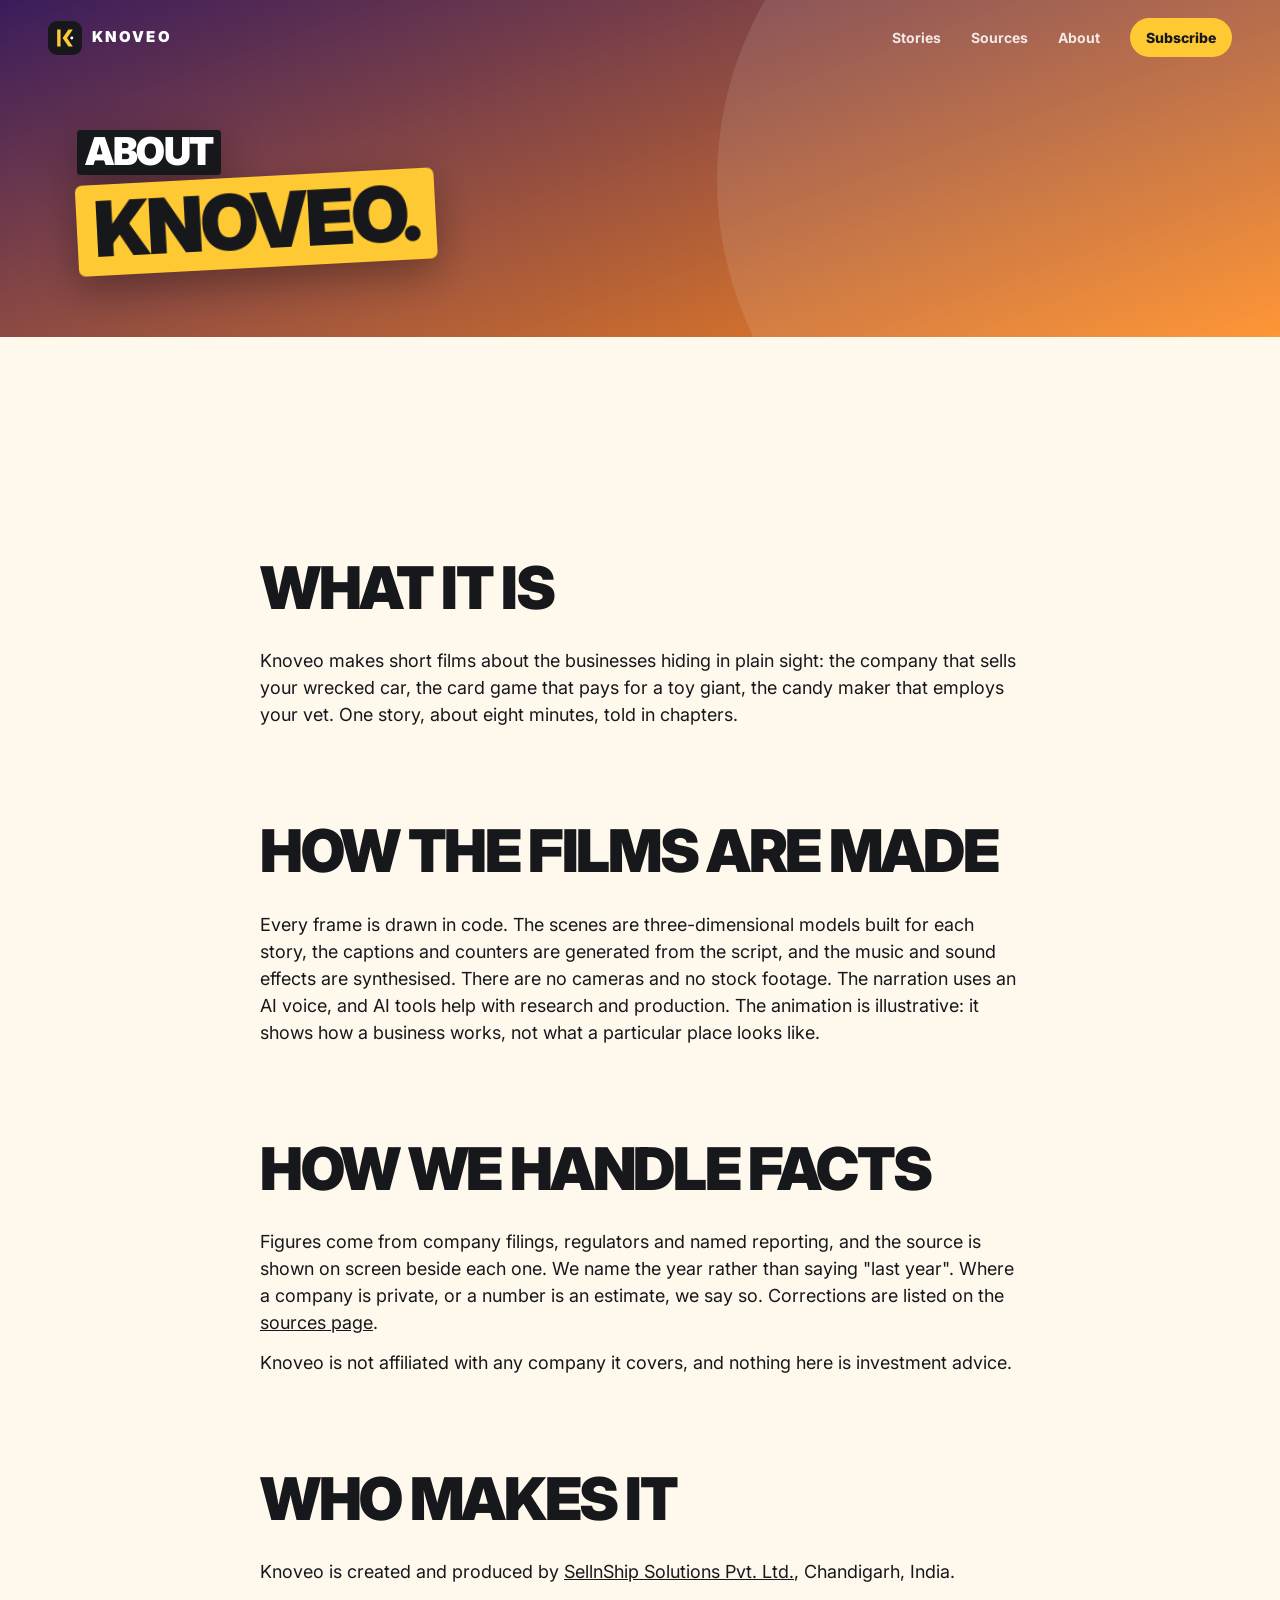
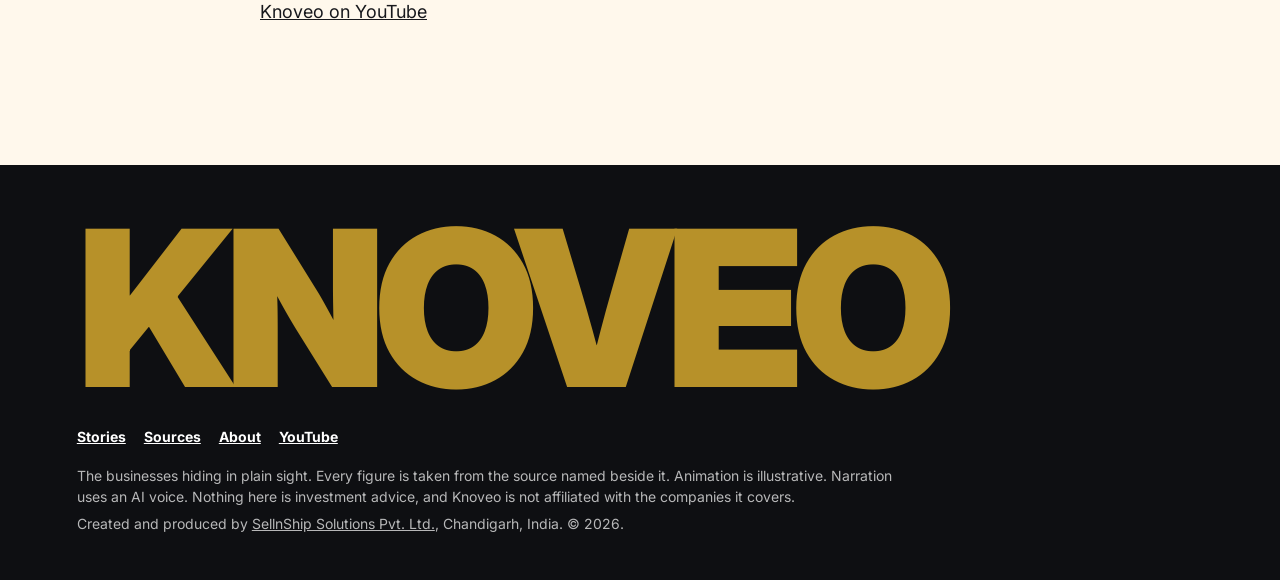
==== about/index.html @ 56027671 "Publish the built Knoveo website Co-Authored-By: Claude Fable 5.2 <noreply@anthropic.com> Claude-Ses" ====
<!doctype html><html lang="en"><head><meta charset="utf-8"><meta name="viewport" content="width=device-width,initial-scale=1">
<title>About | Knoveo</title><meta name="description" content="What Knoveo is, how the films are made, and who makes them.">
<link rel="canonical" href="https://knoveo.com/about/"><meta property="og:type" content="website"><meta property="og:site_name" content="Knoveo"><meta property="og:title" content="About | Knoveo"><meta property="og:description" content="What Knoveo is, how the films are made, and who makes them."><meta property="og:url" content="https://knoveo.com/about/"><meta property="og:image" content="https://knoveo.com/img/og-home.jpg"><meta name="twitter:card" content="summary_large_image">
<meta name="theme-color" content="#17181C"><link rel="icon" href="../favicon.svg" type="image/svg+xml"><link rel="preload" href="../fonts/inter-latin-opsz-normal.woff2" as="font" type="font/woff2" crossorigin><link rel="stylesheet" href="../css/app.css">
<script type="application/ld+json">{"@context": "https://schema.org", "@graph": [{"@type": "Organization", "@id": "https://knoveo.com/#org", "name": "Knoveo", "url": "https://knoveo.com/", "logo": "https://knoveo.com/img/knoveo-mark.png", "slogan": "The businesses hiding in plain sight.", "sameAs": ["https://www.youtube.com/@knoveotv"], "parentOrganization": {"@type": "Organization", "name": "SellnShip Solutions Pvt. Ltd.", "url": "https://sellnship.in/", "address": {"@type": "PostalAddress", "addressLocality": "Chandigarh", "addressCountry": "IN"}}}, {"@type": "WebSite", "@id": "https://knoveo.com/#site", "url": "https://knoveo.com/", "name": "Knoveo", "publisher": {"@id": "https://knoveo.com/#org"}}]}</script></head><body class="ep"><a class="skip" href="#main">Skip to content</a>
<header class="top"><a class="logo" href="../" aria-label="Knoveo home"><svg viewBox="0 0 100 100" aria-hidden="true"><rect width="100" height="100" rx="22" fill="#17181C"/><rect x="27" y="25" width="10" height="50" fill="#FFC933"/><path d="M73 25H60L43 50l17 25h13L56 50z" fill="#FFC933"/><circle cx="70" cy="50" r="4.3" fill="#fff"/></svg><span>KNOVEO</span></a><nav aria-label="Main"><a href="../stories/">Stories</a><a href="../sources/">Sources</a><a href="../about/">About</a><a class="pill" href="https://www.youtube.com/@knoveotv?sub_confirmation=1" rel="noopener">Subscribe</a></nav></header>
<main id="main"><section class="ep-hero" style="--c1:#3A1C5C;--c2:#FF8A1F"><div class="rv"><h1 class="slabs "><span class="sl k" style="--i:0">About</span><span class="sl y big" style="--i:1">Knoveo.</span></h1></div></section><section class="band paper"><div class="prose"><h2>What it is</h2><p>Knoveo makes short films about the businesses hiding in plain sight: the company that sells your wrecked car, the card game that pays for a toy giant, the candy maker that employs your vet. One story, about eight minutes, told in chapters.</p><h2>How the films are made</h2><p>Every frame is drawn in code. The scenes are three-dimensional models built for each story, the captions and counters are generated from the script, and the music and sound effects are synthesised. There are no cameras and no stock footage. The narration uses an AI voice, and AI tools help with research and production. The animation is illustrative: it shows how a business works, not what a particular place looks like.</p><h2>How we handle facts</h2><p>Figures come from company filings, regulators and named reporting, and the source is shown on screen beside each one. We name the year rather than saying "last year". Where a company is private, or a number is an estimate, we say so. Corrections are listed on the <a href="../sources/">sources page</a>.</p><p>Knoveo is not affiliated with any company it covers, and nothing here is investment advice.</p><h2>Who makes it</h2><p>Knoveo is created and produced by <a href="https://sellnship.in/" rel="noopener">SellnShip Solutions Pvt. Ltd.</a>, Chandigarh, India.</p><p><a href="https://www.youtube.com/@knoveotv" rel="noopener">Knoveo on YouTube</a></p></div></section></main>
<footer><p class="wm" aria-hidden="true">KNOVEO</p><nav aria-label="Footer"><a href="../stories/">Stories</a><a href="../sources/">Sources</a><a href="../about/">About</a><a href="https://www.youtube.com/@knoveotv" rel="noopener">YouTube</a></nav>
<p>The businesses hiding in plain sight. Every figure is taken from the source named beside it. Animation is illustrative. Narration uses an AI voice. Nothing here is investment advice, and Knoveo is not affiliated with the companies it covers.</p>
<p>Created and produced by <a href="https://sellnship.in/" rel="noopener">SellnShip Solutions Pvt. Ltd.</a>, Chandigarh, India. © 2026.</p></footer>
<script type="module" src="../js/site.js"></script></body></html>
---- css/app.css ----
@font-face{font-family:"Inter Variable";font-style:normal;font-display:swap;font-weight:100 900;src:url(../fonts/inter-latin-opsz-normal.woff2) format("woff2-variations")}
:root{--ink:#17181C;--amber:#FFC933;--red:#FF3B4E;--paper:#FFF8EC;--sky0:#0B0822;--sky1:#3A1C5C;--sky2:#7A2F6B;--lx:64vw;--ly:46vh;--lr:140px;--f:"Inter Variable",Inter,system-ui,-apple-system,"Segoe UI",sans-serif}
*{box-sizing:border-box}html{scroll-behavior:smooth;-webkit-text-size-adjust:100%;overflow-x:clip}
body{margin:0;font-family:var(--f);font-optical-sizing:auto;color:#fff;background:var(--ink);line-height:1.5;-webkit-font-smoothing:antialiased;overflow-x:hidden}
a{color:inherit}img{max-width:100%;display:block}
@view-transition{navigation:auto}
.skip{position:absolute;left:-999px}.skip:focus{left:12px;top:12px;z-index:99;background:#fff;color:#000;padding:8px 12px}
:focus-visible{outline:3px solid var(--amber);outline-offset:3px}
/* ---- header */
.top{position:fixed;inset:0 0 auto 0;z-index:20;display:flex;align-items:center;justify-content:space-between;padding:18px clamp(16px,4vw,48px);transition:background .3s,backdrop-filter .3s}
.top.solid{background:linear-gradient(rgba(14,15,18,.82),rgba(14,15,18,0))}
.logo{display:flex;align-items:center;gap:10px;text-decoration:none;font-weight:900;letter-spacing:.14em;font-size:15px}
.logo svg{width:34px;height:34px;border-radius:9px}
.top nav{display:flex;gap:clamp(12px,2.4vw,30px);align-items:center;font-weight:700;font-size:14px}
.top nav a{text-decoration:none;opacity:.86}.top nav a:hover{opacity:1}
.pill{background:var(--amber);color:var(--ink)!important;opacity:1!important;padding:9px 16px;border-radius:999px;font-weight:800}
@media(max-width:600px){.top nav a:not(.pill):not(.keep){display:none}}
/* ---- slabs: the film captions */
.slabs{display:flex;flex-direction:column;align-items:flex-start;gap:.14em;margin:0;font-size:clamp(34px,6.2vw,104px)}
.sl{display:inline-block;font-weight:900;text-transform:uppercase;letter-spacing:-.04em;line-height:.98;padding:.09em .22em .11em;border-radius:.09em;box-shadow:0 14px 40px rgba(0,0,0,.32);font-size:.56em;transform-origin:0 50%}
.sl.big{font-size:1em;transform:rotate(-3deg)}.sl.big:nth-of-type(odd){transform:rotate(-2deg)}
.sl.k{background:var(--ink);color:#fff}.sl.y{background:var(--amber);color:var(--ink)}.sl.r{background:var(--red);color:#fff}.sl.w{background:#fff;color:var(--ink)}
.js .rv .sl,.js .card .sl{opacity:0}
.in .sl{animation:slam .42s cubic-bezier(.2,1.4,.3,1) both;animation-delay:calc(var(--i,0)*.11s)}
@keyframes slam{from{opacity:0;transform:rotate(-9deg) scale(1.7)}to{opacity:1}}
@media(prefers-reduced-motion:reduce){.in .sl{animation:none;opacity:1}html{scroll-behavior:auto}}
.kicker{font-weight:800;letter-spacing:.2em;text-transform:uppercase;font-size:12px;color:var(--ink);background:var(--amber);display:inline-block;padding:6px 11px;border-radius:6px;margin:0 0 16px}
.lede{font-size:clamp(16px,1.5vw,21px);max-width:34em;margin:22px 0 0;font-weight:500}.hero .lede{background:rgba(23,24,28,.62);backdrop-filter:blur(10px);padding:14px 18px;border-radius:14px}
.btn{display:inline-flex;align-items:center;gap:8px;background:#fff;color:var(--ink);text-decoration:none;font-weight:800;padding:13px 20px;border-radius:999px;border:0;font:800 16px var(--f);cursor:pointer;transition:transform .15s}
.btn:hover{transform:translateY(-2px) rotate(-1deg)}.btn.y{background:var(--amber)}.btn.ghost{background:rgba(255,255,255,.14);color:#fff;backdrop-filter:blur(8px)}
.row{display:flex;flex-wrap:wrap;gap:10px;margin-top:22px}
/* ---- home: sky, world, plain page, lens */
.home{background:linear-gradient(var(--sky0),var(--sky1) 58%,var(--sky2)) fixed}
#world{position:fixed;inset:0;width:100vw;height:100vh;height:100lvh;z-index:0;display:block}
.no-gl #world{display:none}
#plain{position:fixed;inset:0;z-index:30;background:#fff;color:#000;font:18px/1.45 "Times New Roman",Times,serif;padding:8px 10px;overflow:hidden;-webkit-mask-image:radial-gradient(circle at var(--lx) var(--ly),transparent var(--lr),#000 calc(var(--lr) + 1.5px));mask-image:radial-gradient(circle at var(--lx) var(--ly),transparent var(--lr),#000 calc(var(--lr) + 1.5px));touch-action:pan-y}
#plain[hidden]{display:none}
#plain .h{font-size:2em;font-weight:700;margin:.67em 0}#plain p{margin:1em 0}#plain a{color:#0000EE;text-decoration:underline}#plain a:visited{color:#551A8B}#plain ul{margin:1em 0;padding-left:40px}#plain hr{border:1px inset #ccc}
#lens{position:fixed;left:0;top:0;z-index:31;width:calc(var(--lr)*2);height:calc(var(--lr)*2);transform:translate(calc(var(--lx) - var(--lr)),calc(var(--ly) - var(--lr)));border-radius:50%;pointer-events:none;box-shadow:0 0 0 7px var(--ink),0 0 0 14px var(--amber),0 30px 90px 14px rgba(0,0,0,.4),inset 0 0 60px rgba(0,0,0,.25)}
#lens::before{content:"scroll to look closer \2193";position:absolute;left:50%;top:calc(100% + 28px);translate:-50% 0;white-space:nowrap;background:var(--amber);color:var(--ink);font:900 13px var(--f);letter-spacing:.14em;text-transform:uppercase;padding:10px 15px;border-radius:999px;box-shadow:0 0 0 4px var(--ink),0 10px 30px rgba(0,0,0,.35);animation:nudge 1.3s ease-in-out infinite}
.touch #lens::before{content:"swipe up to look closer \2191"}
@keyframes nudge{50%{translate:-50% 8px}}
#plain{cursor:pointer}#plain .cue{position:absolute;left:0;right:0;bottom:16px;text-align:center;margin:0;animation:blink 1.1s steps(2,jump-none) infinite}
@keyframes blink{50%{opacity:.25}}
#lens::after{content:"";position:absolute;right:14%;top:14%;width:9%;height:9%;border-radius:50%;background:#fff;opacity:.9}
.open #lens,html:not(.js) #plain,html:not(.js) #lens{display:none}
main{position:relative;z-index:2}
.hero{height:230vh}.hero .pin{position:sticky;top:0;height:100vh;height:100svh;display:flex;flex-direction:column;justify-content:center;padding:96px clamp(18px,6vw,96px) 12vh}
.hero .slabs{font-size:clamp(40px,8.4vw,150px)}
.hint{position:absolute;left:50%;bottom:26px;translate:-50% 0;font-weight:800;letter-spacing:.2em;font-size:11px;text-transform:uppercase;opacity:.8;animation:bob 1.6s ease-in-out infinite}
@keyframes bob{50%{translate:-50% 6px}}
.stop{min-height:135vh;display:flex;align-items:center;padding:0 clamp(18px,6vw,96px);pointer-events:none}
.stop .card{max-width:600px;pointer-events:auto}
.stop.right{justify-content:flex-end}
.stop p:not(.kicker){font-size:clamp(16px,1.35vw,19px);font-weight:500;max-width:30em;margin:18px 0 0;background:rgba(23,24,28,.62);backdrop-filter:blur(10px);padding:14px 18px;border-radius:14px}
.js .card p,.js .card .row,.js .card .kicker{opacity:0;transform:translateY(14px);transition:opacity .5s .35s,transform .5s .35s}.in p,.in .row,.in .kicker{opacity:1!important;transform:none!important}
.no-gl .stop{background:center/cover no-repeat;position:relative}.no-gl .stop::before{content:"";position:absolute;inset:0;background:linear-gradient(90deg,rgba(11,8,34,.72),rgba(11,8,34,.1))}.no-gl .stop .card{position:relative}
.no-gl .hero .pin{background:url(../img/k0.jpg) center/cover}
@media(max-width:820px){.stop .card{margin-top:40vh}.stop.right{justify-content:flex-start}.hero .pin{justify-content:flex-end}.flips{grid-template-columns:1fr 1fr}.flip{height:170px}.flip b{font-size:17px}.flip small{font-size:12px}}
/* ---- solid sections */
.band{position:relative;z-index:3;padding:clamp(64px,10vw,140px) clamp(18px,6vw,96px)}
.band.ink{background:var(--ink)}.band.amber{background:var(--amber);color:var(--ink)}.band.paper{background:var(--paper);color:var(--ink)}
.band h2{font-size:clamp(30px,4.6vw,68px);font-weight:900;letter-spacing:-.04em;line-height:1;margin:0 0 .5em;text-transform:uppercase}
.wrap{max-width:1180px;margin:0 auto}.cols{display:grid;grid-template-columns:repeat(auto-fit,minmax(260px,1fr));gap:clamp(20px,3vw,44px)}
.big-p{font-size:clamp(20px,2.3vw,34px);font-weight:600;letter-spacing:-.02em;line-height:1.3;max-width:30em}
.n{position:relative;cursor:help;background:linear-gradient(transparent 62%,var(--amber) 62%);font-weight:800;white-space:nowrap}
.band.amber .n{background:linear-gradient(transparent 62%,#fff 62%)}
.n:hover::after,.n:focus::after{content:attr(data-src);position:absolute;left:0;top:calc(100% + 8px);z-index:9;width:max-content;max-width:min(78vw,340px);white-space:normal;background:var(--ink);color:#fff;font:600 13px/1.4 var(--f);letter-spacing:0;padding:10px 12px;border-radius:10px;box-shadow:0 10px 30px rgba(0,0,0,.35);border:2px solid var(--amber)}
.tiles{display:grid;grid-template-columns:repeat(auto-fit,minmax(200px,1fr));gap:16px;margin-top:28px}
.tile{background:rgba(255,255,255,.08);border-radius:18px;padding:22px}.tile b{display:block;font-size:clamp(34px,4vw,56px);font-weight:900;letter-spacing:-.04em;line-height:1;color:var(--amber)}.tile span{font-weight:600;opacity:.85}
.band.paper .tile{background:#fff;box-shadow:0 8px 30px rgba(23,24,28,.08)}.band.paper .tile b{color:var(--ink)}
.stories{display:grid;grid-template-columns:repeat(auto-fit,minmax(280px,1fr));gap:20px;margin-top:30px}
.story{display:block;text-decoration:none;border-radius:22px;overflow:hidden;background:#fff;color:var(--ink);transition:transform .2s;box-shadow:0 10px 40px rgba(0,0,0,.25)}.story:hover{transform:translateY(-6px) rotate(-.6deg)}
.story .ph{aspect-ratio:16/9;background:#333 center/cover;position:relative}.story .ph span{position:absolute;left:12px;top:12px;background:var(--ink);color:#fff;font-weight:800;font-size:12px;letter-spacing:.1em;padding:5px 9px;border-radius:6px;text-transform:uppercase}
.story h3{margin:0;padding:16px 18px 6px;font-size:21px;font-weight:900;letter-spacing:-.02em;line-height:1.15}.story p{margin:0;padding:0 18px 18px;font-size:15px;opacity:.75}
footer{position:relative;z-index:3;background:#0E0F12;padding:56px clamp(18px,6vw,96px) 40px;font-size:14px}
footer .wm{font-size:clamp(60px,17vw,260px);font-weight:900;letter-spacing:-.05em;line-height:.8;color:var(--amber);margin:0 0 30px}
footer nav{display:flex;flex-wrap:wrap;gap:18px;font-weight:700;margin-bottom:18px}footer p{opacity:.7;max-width:60em;margin:6px 0}
.eye{position:fixed;left:-14px;top:-14px;width:28px;height:28px;border-radius:50%;border:3px solid var(--amber);z-index:90;pointer-events:none;transition:width .2s,height .2s,left .2s,top .2s,background .2s;mix-blend-mode:difference}
.eye.on{width:56px;height:56px;left:-28px;top:-28px;background:rgba(255,201,51,.25)}
/* ---- story pages */
.ep{background:var(--ink)}
.ep-hero{position:relative;padding:130px clamp(18px,6vw,96px) 60px;background:linear-gradient(160deg,var(--c1),var(--c2));overflow:hidden}
.ep-hero::after{content:"";position:absolute;right:-12vw;top:-14vw;width:56vw;height:56vw;border-radius:50%;background:rgba(255,255,255,.1)}
.ep-hero .slabs{font-size:clamp(34px,6vw,96px);position:relative;z-index:1}.ep-hero .slabs .sl:not(.big){font-size:.5em}
.answer{position:relative;z-index:1;font-size:clamp(18px,1.7vw,24px);font-weight:600;max-width:36em;margin:28px 0 0;background:rgba(23,24,28,.72);padding:20px 24px;border-radius:18px;border-left:8px solid var(--amber)}
.answer small{display:block;font-size:12px;letter-spacing:.18em;text-transform:uppercase;color:var(--amber);font-weight:800;margin-bottom:6px}
.crumbs{position:relative;z-index:1;font-size:13px;font-weight:700;opacity:.9;margin-bottom:18px}.crumbs a{text-decoration:none}
.video{aspect-ratio:16/9;width:100%;max-width:1040px;margin:0 auto;border-radius:22px;overflow:hidden;background:#000;box-shadow:0 30px 80px rgba(0,0,0,.5)}
.video iframe{width:100%;height:100%;border:0;display:block}
.yt{all:unset;cursor:pointer;display:block;width:100%;height:100%;background:#000 center/cover;position:relative}
.yt::after{content:"▶  Watch · " attr(data-len);position:absolute;left:50%;top:50%;translate:-50% -50%;background:var(--red);color:#fff;font:900 clamp(16px,2vw,24px) var(--f);padding:.8em 1.3em;border-radius:999px;box-shadow:0 10px 40px rgba(0,0,0,.5)}
.soon{display:grid;place-items:center;height:100%;background:#000 center/cover;font-weight:900;text-transform:uppercase}.soon span{background:var(--ink);padding:.7em 1.1em;border-radius:999px}
.prose{max-width:760px;margin:0 auto}.prose h2{margin-top:1.6em}.prose h3{font-size:22px;font-weight:900;letter-spacing:-.02em;margin:2em 0 .4em;text-transform:uppercase}.prose p{font-size:18px;margin:.7em 0}
.prose p sup{font-size:11px;font-weight:800}.prose p sup a{text-decoration:none;background:var(--amber);color:var(--ink);padding:1px 5px;border-radius:4px}
.facts{list-style:none;padding:0;margin:20px 0;display:grid;gap:12px}.facts li{background:#fff;border-radius:14px;padding:16px 18px;font-size:17px;font-weight:600;box-shadow:0 6px 24px rgba(23,24,28,.07)}.facts li small{display:block;font-weight:600;opacity:.6;font-size:13px;margin-top:4px}
details{background:rgba(255,255,255,.06);border-radius:14px;padding:14px 18px;margin:10px 0}.band.paper details{background:#fff}summary{font-weight:800;cursor:pointer;font-size:18px}
.srcs{padding-left:20px}.srcs li{margin:8px 0}
/* widgets */
.widget{background:#fff;color:var(--ink);border-radius:24px;padding:clamp(20px,3vw,36px);max-width:760px;margin:0 auto;box-shadow:0 20px 60px rgba(0,0,0,.3)}
.widget h3{margin:0 0 4px;font-size:clamp(22px,2.6vw,32px);font-weight:900;letter-spacing:-.03em;text-transform:uppercase}.widget .sub{margin:0 0 18px;opacity:.7;font-weight:600}
.widget label{display:flex;justify-content:space-between;font-weight:800;margin-top:14px}.widget input[type=range]{width:100%;accent-color:var(--ink);height:34px}
.meter{height:22px;border-radius:999px;background:#E8EAF0;overflow:hidden;margin:18px 0 6px;position:relative}.meter i{display:block;height:100%;background:#10D48E;border-radius:999px;transition:width .2s,background .2s}.meter::after{content:"75%";position:absolute;left:75%;top:0;bottom:0;border-left:3px dashed var(--ink);padding-left:4px;font:800 11px var(--f);line-height:22px}
.total .meter i{background:var(--red)}#tout{font-size:18px;font-weight:600;min-height:3.2em;margin:10px 0 0}.total #tout b{color:var(--red)}.fine{font-size:12.5px;opacity:.6;margin:12px 0 0}
.pack{all:unset;cursor:pointer;display:grid;place-items:center;width:150px;height:210px;margin:6px auto 0;border-radius:14px;background:linear-gradient(135deg,#FF2E88,#7B2FF7 50%,#2D7FF9);color:#fff;font:900 20px var(--f);text-align:center;box-shadow:0 14px 40px rgba(123,47,247,.45);transition:transform .15s}
.pack:hover{transform:rotate(-3deg) scale(1.04)}.pack.rip{animation:rip .5s}@keyframes rip{20%{transform:rotate(7deg) scale(1.12)}45%{transform:rotate(-8deg) scale(.94)}}
.fan{display:flex;justify-content:center;gap:8px;min-height:120px;margin:18px 0 6px;perspective:700px}
.cd{width:70px;height:98px;border-radius:9px;background:var(--c);border:5px solid var(--ink);display:grid;place-items:center;font-size:34px;color:var(--ink);animation:deal .5s cubic-bezier(.2,1.3,.3,1) both;animation-delay:calc(var(--i)*.08s);transform:rotate(calc((var(--i) - 2)*7deg))}
.cd.rare{box-shadow:0 0 0 4px #fff,0 0 40px 10px rgba(255,201,51,.9)}@keyframes deal{from{opacity:0;transform:translateY(-90px) rotateY(180deg)}}
.stat{text-align:center;font-weight:600}.hit{color:var(--red)}
.flips{display:grid;grid-template-columns:repeat(auto-fit,minmax(150px,1fr));gap:14px;perspective:1000px}
.flip{position:relative;height:210px;cursor:pointer;transform-style:preserve-3d;transition:transform .6s cubic-bezier(.3,1.3,.4,1);border-radius:18px}.flip.on{transform:rotateY(180deg)}
.flip>div{position:absolute;inset:0;border-radius:18px;backface-visibility:hidden;display:flex;flex-direction:column;justify-content:flex-end;padding:16px;font-weight:900;color:#fff;background:var(--a)}
.flip>div:last-child{transform:rotateY(180deg);background:var(--ink);justify-content:center;gap:6px}.flip em{font-style:normal;font-size:44px;line-height:1}.flip b{font-size:22px;line-height:1.05;text-transform:uppercase;letter-spacing:-.02em}.flip small{font-weight:600;opacity:.85;font-size:13.5px;line-height:1.3}.flip i{font-style:normal;color:var(--amber);font-size:26px}
@media(prefers-reduced-motion:reduce){*{animation-duration:.01s!important;transition-duration:.01s!important}}
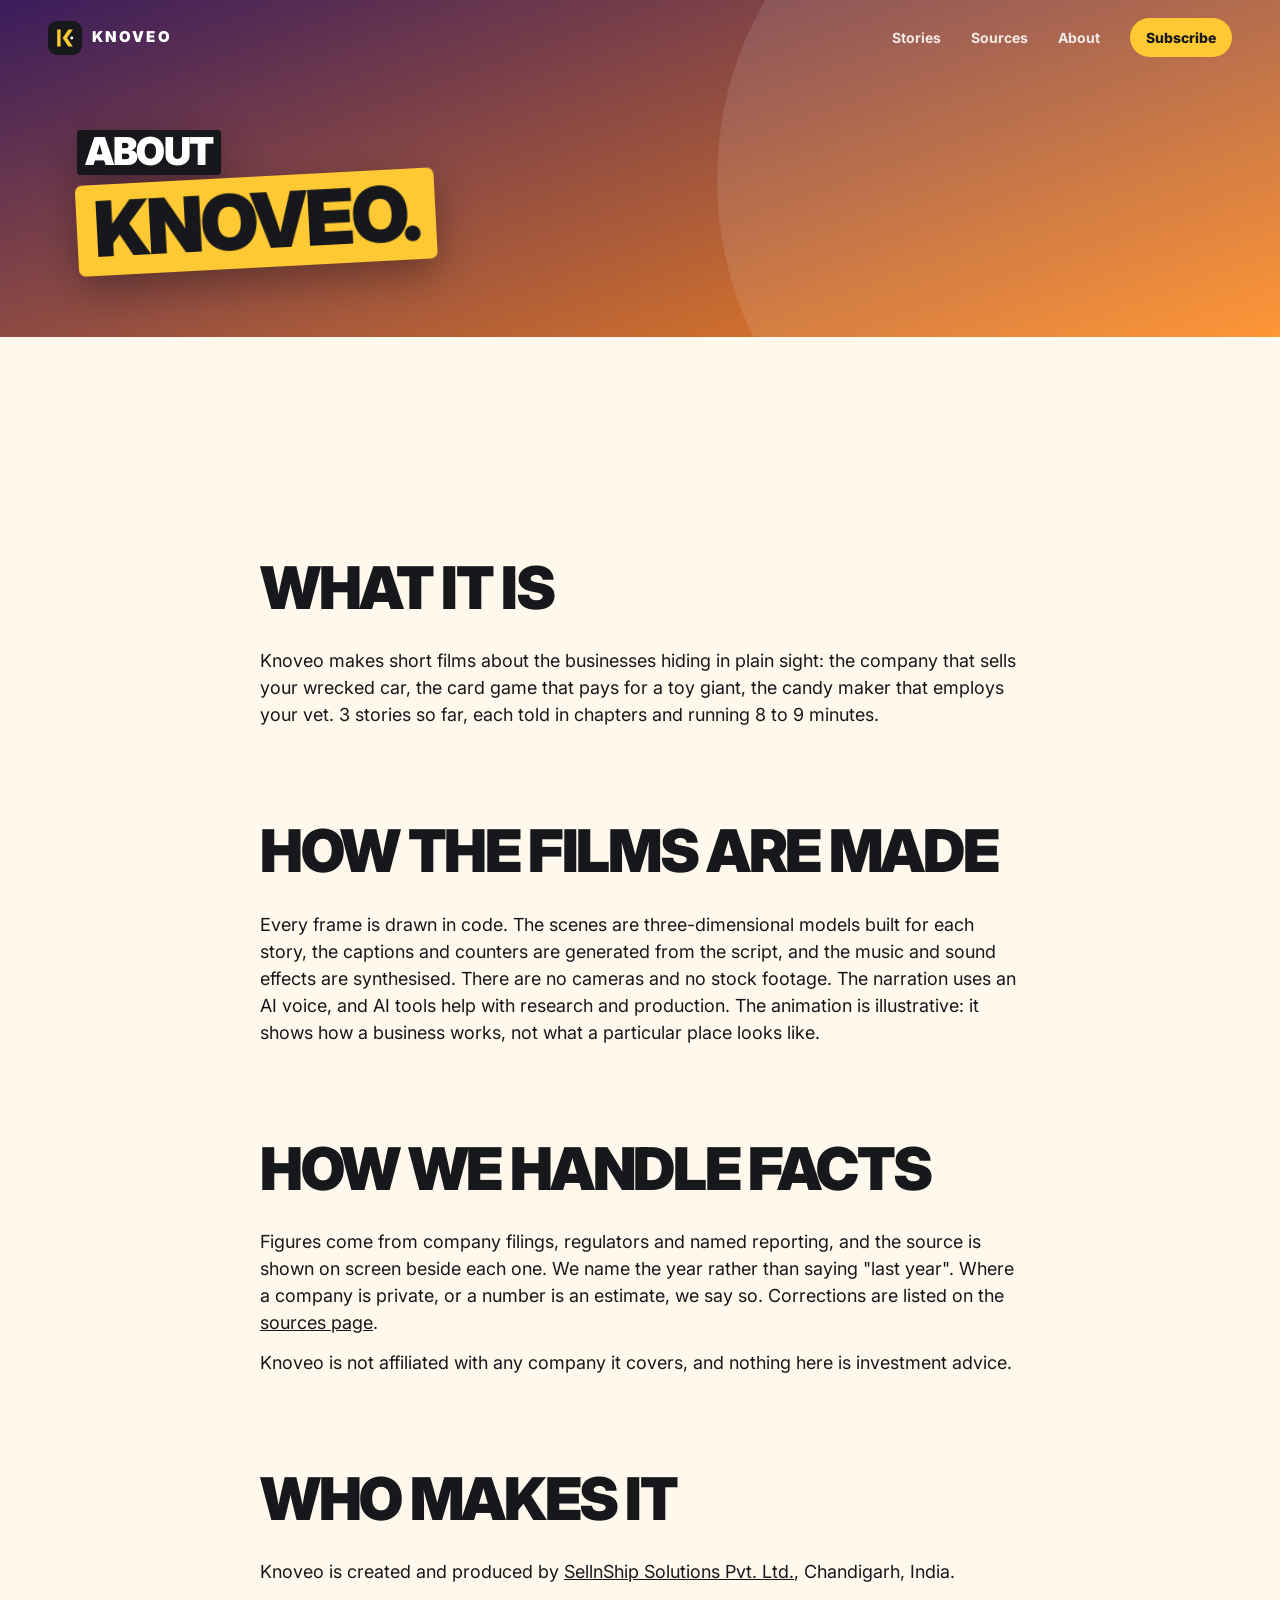
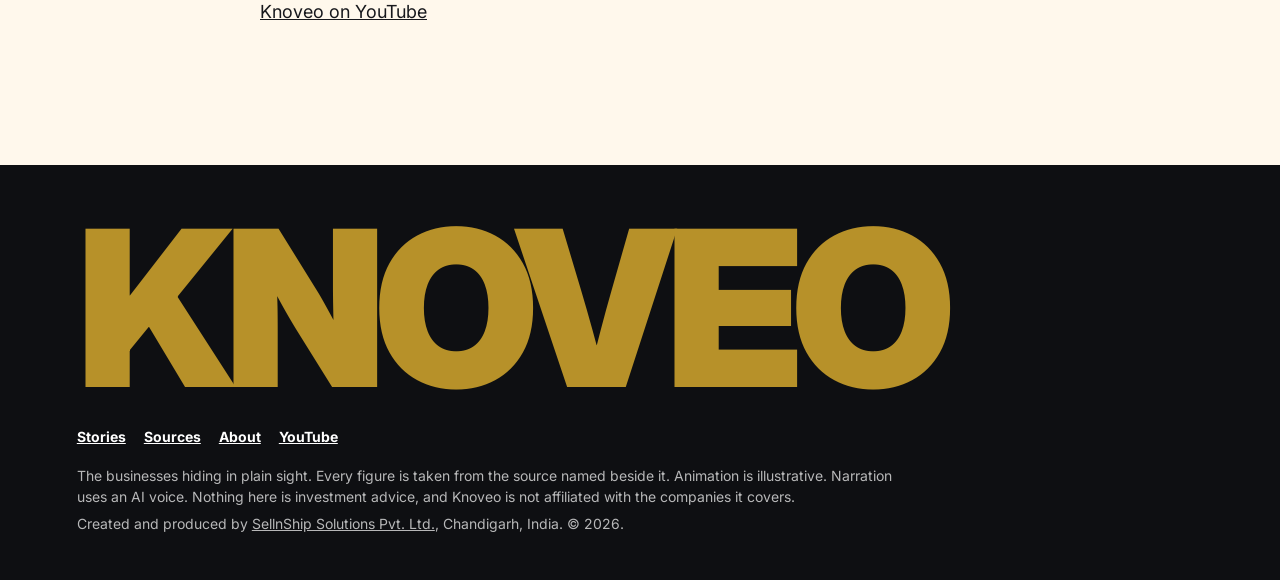
==== commit 1d79433b: "Visitor analytics tag; About page counts films and lengths from the data Co-Authored-By: Claude Fabl" ====
--- a/about/index.html
+++ b/about/index.html
@@ -1,10 +1,10 @@
 <!doctype html><html lang="en"><head><meta charset="utf-8"><meta name="viewport" content="width=device-width,initial-scale=1">
 <title>About | Knoveo</title><meta name="description" content="What Knoveo is, how the films are made, and who makes them.">
-<link rel="canonical" href="https://knoveo.com/about/"><meta property="og:type" content="website"><meta property="og:site_name" content="Knoveo"><meta property="og:title" content="About | Knoveo"><meta property="og:description" content="What Knoveo is, how the films are made, and who makes them."><meta property="og:url" content="https://knoveo.com/about/"><meta property="og:image" content="https://knoveo.com/img/og-home.jpg"><meta name="twitter:card" content="summary_large_image">
-<meta name="theme-color" content="#17181C"><link rel="icon" href="../favicon.svg" type="image/svg+xml"><link rel="preload" href="../fonts/inter-latin-opsz-normal.woff2" as="font" type="font/woff2" crossorigin><link rel="stylesheet" href="../css/app.css">
+<link rel="canonical" href="https://knoveo.com/about/"><link rel="alternate" type="application/rss+xml" title="Knoveo stories" href="https://knoveo.com/feed.xml"><meta property="og:type" content="website"><meta property="og:site_name" content="Knoveo"><meta property="og:title" content="About | Knoveo"><meta property="og:description" content="What Knoveo is, how the films are made, and who makes them."><meta property="og:url" content="https://knoveo.com/about/"><meta property="og:image" content="https://knoveo.com/img/og-home.jpg"><meta name="twitter:card" content="summary_large_image">
+<meta name="msvalidate.01" content="ABE13EDA94BFA283979A5229093ED325"><script defer src='https://static.cloudflareinsights.com/beacon.min.js' data-cf-beacon='{"token": "05261734235e43869aeb520b86baf0cf"}'></script><meta name="theme-color" content="#17181C"><link rel="icon" href="../favicon.svg" type="image/svg+xml"><link rel="preload" href="../fonts/inter-latin-opsz-normal.woff2" as="font" type="font/woff2" crossorigin><link rel="stylesheet" href="../css/app.css">
 <script type="application/ld+json">{"@context": "https://schema.org", "@graph": [{"@type": "Organization", "@id": "https://knoveo.com/#org", "name": "Knoveo", "url": "https://knoveo.com/", "logo": "https://knoveo.com/img/knoveo-mark.png", "slogan": "The businesses hiding in plain sight.", "sameAs": ["https://www.youtube.com/@knoveotv"], "parentOrganization": {"@type": "Organization", "name": "SellnShip Solutions Pvt. Ltd.", "url": "https://sellnship.in/", "address": {"@type": "PostalAddress", "addressLocality": "Chandigarh", "addressCountry": "IN"}}}, {"@type": "WebSite", "@id": "https://knoveo.com/#site", "url": "https://knoveo.com/", "name": "Knoveo", "publisher": {"@id": "https://knoveo.com/#org"}}]}</script></head><body class="ep"><a class="skip" href="#main">Skip to content</a>
 <header class="top"><a class="logo" href="../" aria-label="Knoveo home"><svg viewBox="0 0 100 100" aria-hidden="true"><rect width="100" height="100" rx="22" fill="#17181C"/><rect x="27" y="25" width="10" height="50" fill="#FFC933"/><path d="M73 25H60L43 50l17 25h13L56 50z" fill="#FFC933"/><circle cx="70" cy="50" r="4.3" fill="#fff"/></svg><span>KNOVEO</span></a><nav aria-label="Main"><a href="../stories/">Stories</a><a href="../sources/">Sources</a><a href="../about/">About</a><a class="pill" href="https://www.youtube.com/@knoveotv?sub_confirmation=1" rel="noopener">Subscribe</a></nav></header>
-<main id="main"><section class="ep-hero" style="--c1:#3A1C5C;--c2:#FF8A1F"><div class="rv"><h1 class="slabs "><span class="sl k" style="--i:0">About</span><span class="sl y big" style="--i:1">Knoveo.</span></h1></div></section><section class="band paper"><div class="prose"><h2>What it is</h2><p>Knoveo makes short films about the businesses hiding in plain sight: the company that sells your wrecked car, the card game that pays for a toy giant, the candy maker that employs your vet. One story, about eight minutes, told in chapters.</p><h2>How the films are made</h2><p>Every frame is drawn in code. The scenes are three-dimensional models built for each story, the captions and counters are generated from the script, and the music and sound effects are synthesised. There are no cameras and no stock footage. The narration uses an AI voice, and AI tools help with research and production. The animation is illustrative: it shows how a business works, not what a particular place looks like.</p><h2>How we handle facts</h2><p>Figures come from company filings, regulators and named reporting, and the source is shown on screen beside each one. We name the year rather than saying "last year". Where a company is private, or a number is an estimate, we say so. Corrections are listed on the <a href="../sources/">sources page</a>.</p><p>Knoveo is not affiliated with any company it covers, and nothing here is investment advice.</p><h2>Who makes it</h2><p>Knoveo is created and produced by <a href="https://sellnship.in/" rel="noopener">SellnShip Solutions Pvt. Ltd.</a>, Chandigarh, India.</p><p><a href="https://www.youtube.com/@knoveotv" rel="noopener">Knoveo on YouTube</a></p></div></section></main>
+<main id="main"><section class="ep-hero" style="--c1:#3A1C5C;--c2:#FF8A1F"><div class="rv"><h1 class="slabs "><span class="sl k" style="--i:0">About</span><span class="sl y big" style="--i:1">Knoveo.</span></h1></div></section><section class="band paper"><div class="prose"><h2>What it is</h2><p>Knoveo makes short films about the businesses hiding in plain sight: the company that sells your wrecked car, the card game that pays for a toy giant, the candy maker that employs your vet. 3 stories so far, each told in chapters and running 8 to 9 minutes.</p><h2>How the films are made</h2><p>Every frame is drawn in code. The scenes are three-dimensional models built for each story, the captions and counters are generated from the script, and the music and sound effects are synthesised. There are no cameras and no stock footage. The narration uses an AI voice, and AI tools help with research and production. The animation is illustrative: it shows how a business works, not what a particular place looks like.</p><h2>How we handle facts</h2><p>Figures come from company filings, regulators and named reporting, and the source is shown on screen beside each one. We name the year rather than saying "last year". Where a company is private, or a number is an estimate, we say so. Corrections are listed on the <a href="../sources/">sources page</a>.</p><p>Knoveo is not affiliated with any company it covers, and nothing here is investment advice.</p><h2>Who makes it</h2><p>Knoveo is created and produced by <a href="https://sellnship.in/" rel="noopener">SellnShip Solutions Pvt. Ltd.</a>, Chandigarh, India.</p><p><a href="https://www.youtube.com/@knoveotv" rel="noopener">Knoveo on YouTube</a></p></div></section></main>
 <footer><p class="wm" aria-hidden="true">KNOVEO</p><nav aria-label="Footer"><a href="../stories/">Stories</a><a href="../sources/">Sources</a><a href="../about/">About</a><a href="https://www.youtube.com/@knoveotv" rel="noopener">YouTube</a></nav>
 <p>The businesses hiding in plain sight. Every figure is taken from the source named beside it. Animation is illustrative. Narration uses an AI voice. Nothing here is investment advice, and Knoveo is not affiliated with the companies it covers.</p>
 <p>Created and produced by <a href="https://sellnship.in/" rel="noopener">SellnShip Solutions Pvt. Ltd.</a>, Chandigarh, India. © 2026.</p></footer>
--- a/css/app.css
+++ b/css/app.css
@@ -113,3 +113,5 @@
 .flip>div{position:absolute;inset:0;border-radius:18px;backface-visibility:hidden;display:flex;flex-direction:column;justify-content:flex-end;padding:16px;font-weight:900;color:#fff;background:var(--a)}
 .flip>div:last-child{transform:rotateY(180deg);background:var(--ink);justify-content:center;gap:6px}.flip em{font-style:normal;font-size:44px;line-height:1}.flip b{font-size:22px;line-height:1.05;text-transform:uppercase;letter-spacing:-.02em}.flip small{font-weight:600;opacity:.85;font-size:13.5px;line-height:1.3}.flip i{font-style:normal;color:var(--amber);font-size:26px}
 @media(prefers-reduced-motion:reduce){*{animation-duration:.01s!important;transition-duration:.01s!important}}
+
+.ep-hero .seo{position:relative;z-index:1;font-weight:700;font-size:clamp(16px,1.5vw,21px);max-width:34em;margin:18px 0 0;opacity:.95}
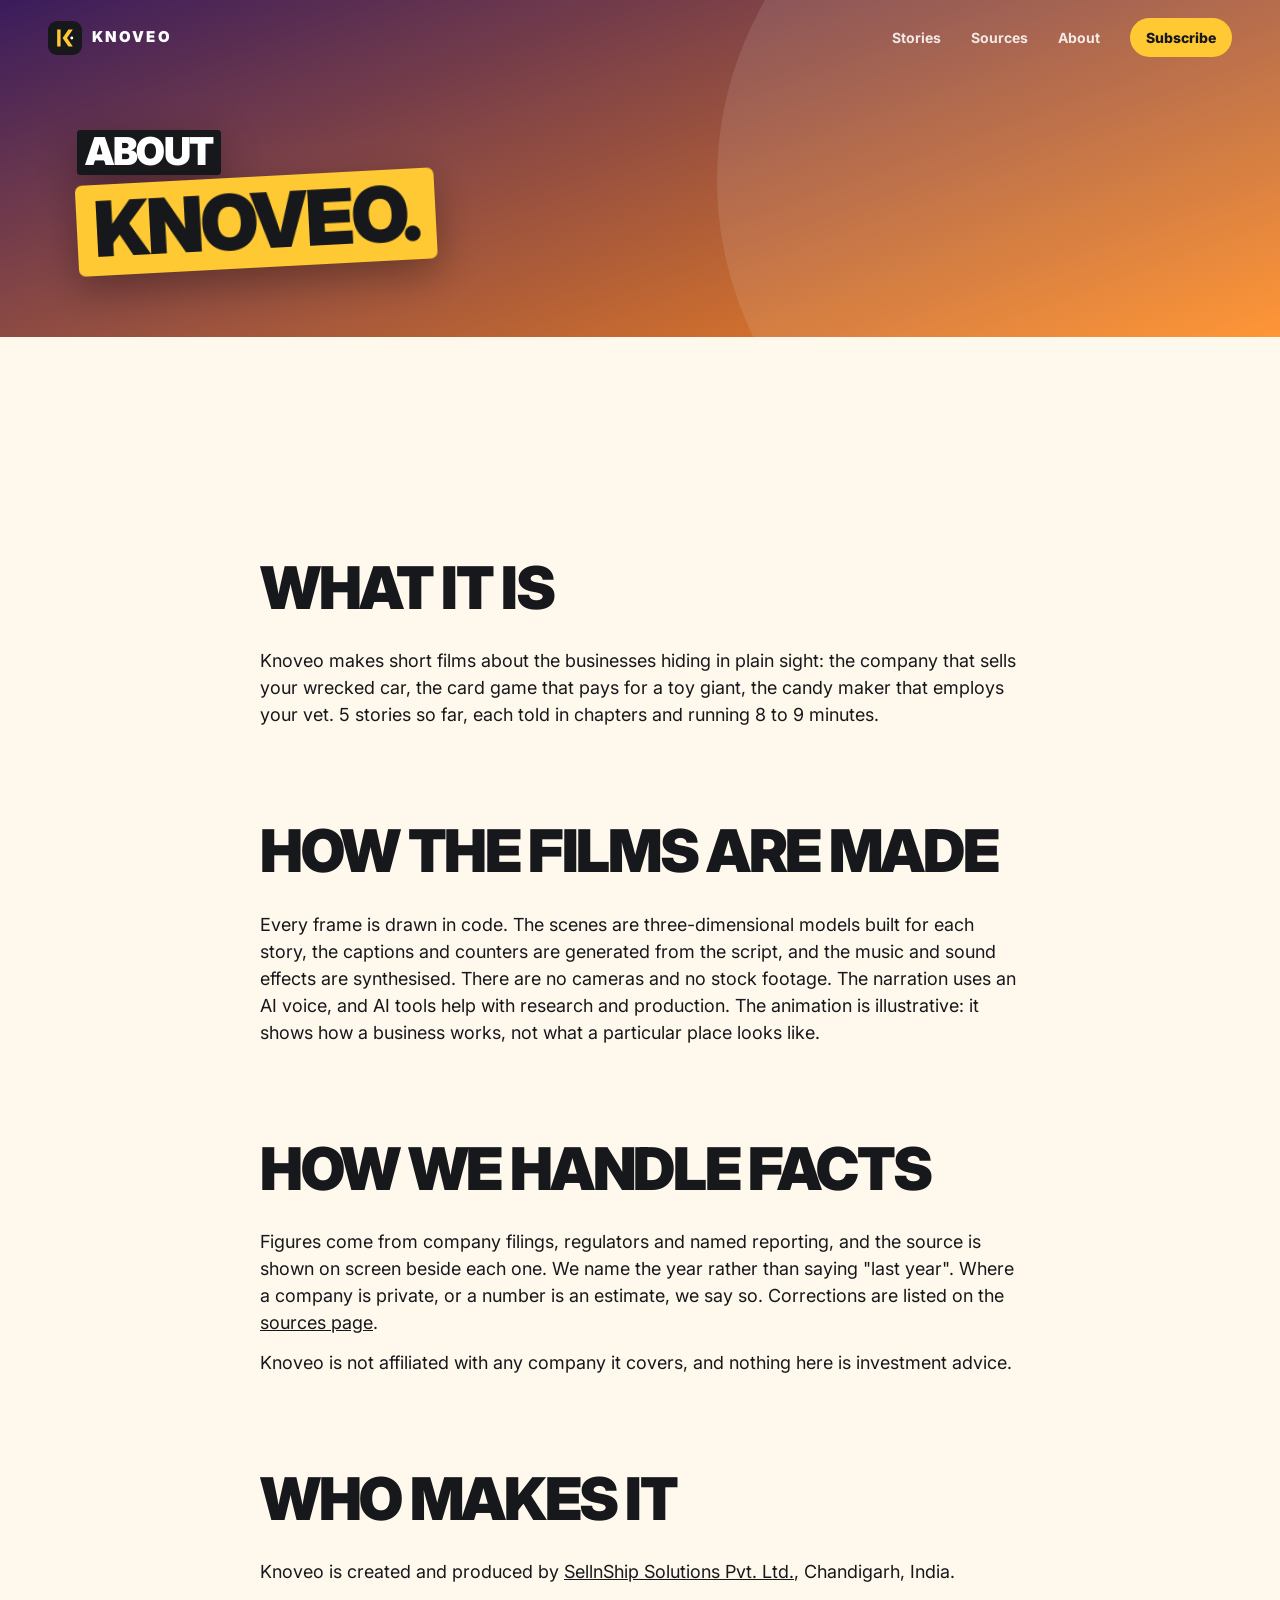
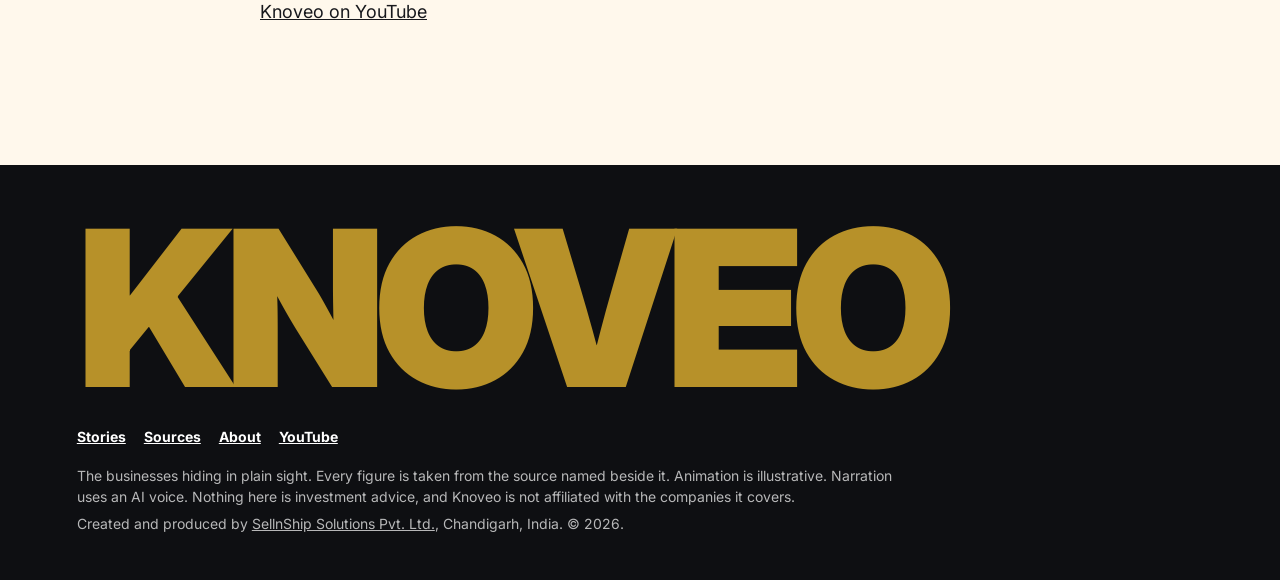
==== commit 5868efc4: "Five films: gift cards and book fair pages, new street stops Co-Authored-By: Claude Opus 5.5 <norepl" ====
--- a/about/index.html
+++ b/about/index.html
@@ -4,7 +4,7 @@
 <meta name="msvalidate.01" content="ABE13EDA94BFA283979A5229093ED325"><script defer src='https://static.cloudflareinsights.com/beacon.min.js' data-cf-beacon='{"token": "05261734235e43869aeb520b86baf0cf"}'></script><meta name="theme-color" content="#17181C"><link rel="icon" href="../favicon.svg" type="image/svg+xml"><link rel="preload" href="../fonts/inter-latin-opsz-normal.woff2" as="font" type="font/woff2" crossorigin><link rel="stylesheet" href="../css/app.css">
 <script type="application/ld+json">{"@context": "https://schema.org", "@graph": [{"@type": "Organization", "@id": "https://knoveo.com/#org", "name": "Knoveo", "url": "https://knoveo.com/", "logo": "https://knoveo.com/img/knoveo-mark.png", "slogan": "The businesses hiding in plain sight.", "sameAs": ["https://www.youtube.com/@knoveotv"], "parentOrganization": {"@type": "Organization", "name": "SellnShip Solutions Pvt. Ltd.", "url": "https://sellnship.in/", "address": {"@type": "PostalAddress", "addressLocality": "Chandigarh", "addressCountry": "IN"}}}, {"@type": "WebSite", "@id": "https://knoveo.com/#site", "url": "https://knoveo.com/", "name": "Knoveo", "publisher": {"@id": "https://knoveo.com/#org"}}]}</script></head><body class="ep"><a class="skip" href="#main">Skip to content</a>
 <header class="top"><a class="logo" href="../" aria-label="Knoveo home"><svg viewBox="0 0 100 100" aria-hidden="true"><rect width="100" height="100" rx="22" fill="#17181C"/><rect x="27" y="25" width="10" height="50" fill="#FFC933"/><path d="M73 25H60L43 50l17 25h13L56 50z" fill="#FFC933"/><circle cx="70" cy="50" r="4.3" fill="#fff"/></svg><span>KNOVEO</span></a><nav aria-label="Main"><a href="../stories/">Stories</a><a href="../sources/">Sources</a><a href="../about/">About</a><a class="pill" href="https://www.youtube.com/@knoveotv?sub_confirmation=1" rel="noopener">Subscribe</a></nav></header>
-<main id="main"><section class="ep-hero" style="--c1:#3A1C5C;--c2:#FF8A1F"><div class="rv"><h1 class="slabs "><span class="sl k" style="--i:0">About</span><span class="sl y big" style="--i:1">Knoveo.</span></h1></div></section><section class="band paper"><div class="prose"><h2>What it is</h2><p>Knoveo makes short films about the businesses hiding in plain sight: the company that sells your wrecked car, the card game that pays for a toy giant, the candy maker that employs your vet. 3 stories so far, each told in chapters and running 8 to 9 minutes.</p><h2>How the films are made</h2><p>Every frame is drawn in code. The scenes are three-dimensional models built for each story, the captions and counters are generated from the script, and the music and sound effects are synthesised. There are no cameras and no stock footage. The narration uses an AI voice, and AI tools help with research and production. The animation is illustrative: it shows how a business works, not what a particular place looks like.</p><h2>How we handle facts</h2><p>Figures come from company filings, regulators and named reporting, and the source is shown on screen beside each one. We name the year rather than saying "last year". Where a company is private, or a number is an estimate, we say so. Corrections are listed on the <a href="../sources/">sources page</a>.</p><p>Knoveo is not affiliated with any company it covers, and nothing here is investment advice.</p><h2>Who makes it</h2><p>Knoveo is created and produced by <a href="https://sellnship.in/" rel="noopener">SellnShip Solutions Pvt. Ltd.</a>, Chandigarh, India.</p><p><a href="https://www.youtube.com/@knoveotv" rel="noopener">Knoveo on YouTube</a></p></div></section></main>
+<main id="main"><section class="ep-hero" style="--c1:#3A1C5C;--c2:#FF8A1F"><div class="rv"><h1 class="slabs "><span class="sl k" style="--i:0">About</span><span class="sl y big" style="--i:1">Knoveo.</span></h1></div></section><section class="band paper"><div class="prose"><h2>What it is</h2><p>Knoveo makes short films about the businesses hiding in plain sight: the company that sells your wrecked car, the card game that pays for a toy giant, the candy maker that employs your vet. 5 stories so far, each told in chapters and running 8 to 9 minutes.</p><h2>How the films are made</h2><p>Every frame is drawn in code. The scenes are three-dimensional models built for each story, the captions and counters are generated from the script, and the music and sound effects are synthesised. There are no cameras and no stock footage. The narration uses an AI voice, and AI tools help with research and production. The animation is illustrative: it shows how a business works, not what a particular place looks like.</p><h2>How we handle facts</h2><p>Figures come from company filings, regulators and named reporting, and the source is shown on screen beside each one. We name the year rather than saying "last year". Where a company is private, or a number is an estimate, we say so. Corrections are listed on the <a href="../sources/">sources page</a>.</p><p>Knoveo is not affiliated with any company it covers, and nothing here is investment advice.</p><h2>Who makes it</h2><p>Knoveo is created and produced by <a href="https://sellnship.in/" rel="noopener">SellnShip Solutions Pvt. Ltd.</a>, Chandigarh, India.</p><p><a href="https://www.youtube.com/@knoveotv" rel="noopener">Knoveo on YouTube</a></p></div></section></main>
 <footer><p class="wm" aria-hidden="true">KNOVEO</p><nav aria-label="Footer"><a href="../stories/">Stories</a><a href="../sources/">Sources</a><a href="../about/">About</a><a href="https://www.youtube.com/@knoveotv" rel="noopener">YouTube</a></nav>
 <p>The businesses hiding in plain sight. Every figure is taken from the source named beside it. Animation is illustrative. Narration uses an AI voice. Nothing here is investment advice, and Knoveo is not affiliated with the companies it covers.</p>
 <p>Created and produced by <a href="https://sellnship.in/" rel="noopener">SellnShip Solutions Pvt. Ltd.</a>, Chandigarh, India. © 2026.</p></footer>
--- a/css/app.css
+++ b/css/app.css
@@ -115,3 +115,8 @@
 @media(prefers-reduced-motion:reduce){*{animation-duration:.01s!important;transition-duration:.01s!important}}
 
 .ep-hero .seo{position:relative;z-index:1;font-weight:700;font-size:clamp(16px,1.5vw,21px);max-width:34em;margin:18px 0 0;opacity:.95}
+
+.lv .post{display:none}.lv.is-live .post{display:inline-flex}.lv.is-live .pre{display:none}.lv.blk{height:100%}.lv.blk .post{height:100%}.lv.blk.is-live .post{display:block}
+.bars3{display:grid;gap:12px;margin:18px 0 8px}.bars3>div{display:grid;grid-template-columns:5.2em 1fr;align-items:center;gap:4px 12px}.bars3 b{font-size:clamp(20px,2.4vw,28px);font-weight:900;letter-spacing:-.02em}.bars3 i{display:block;height:22px;border-radius:999px;background:var(--c);width:var(--w,4%);min-width:10px;transition:width .25s}.bars3 span{grid-column:2;font-weight:700;opacity:.75;font-size:14px}
+.pick{display:flex;gap:8px;margin:16px 0 4px}.pick button{all:unset;cursor:pointer;font-weight:900;padding:.6em 1.1em;border-radius:999px;border:3px solid var(--ink)}.pick button.on{background:var(--ink);color:#fff}.pick button:focus-visible{outline:3px solid var(--red);outline-offset:2px}
+#fout{font-size:clamp(17px,2vw,21px);font-weight:600;margin:14px 0 6px}#fout b{font-weight:900}#fout .big{display:block;font-size:clamp(34px,5vw,54px);font-weight:900;letter-spacing:-.03em}#fairw.sd #fout .big{color:#7B5CD6}
